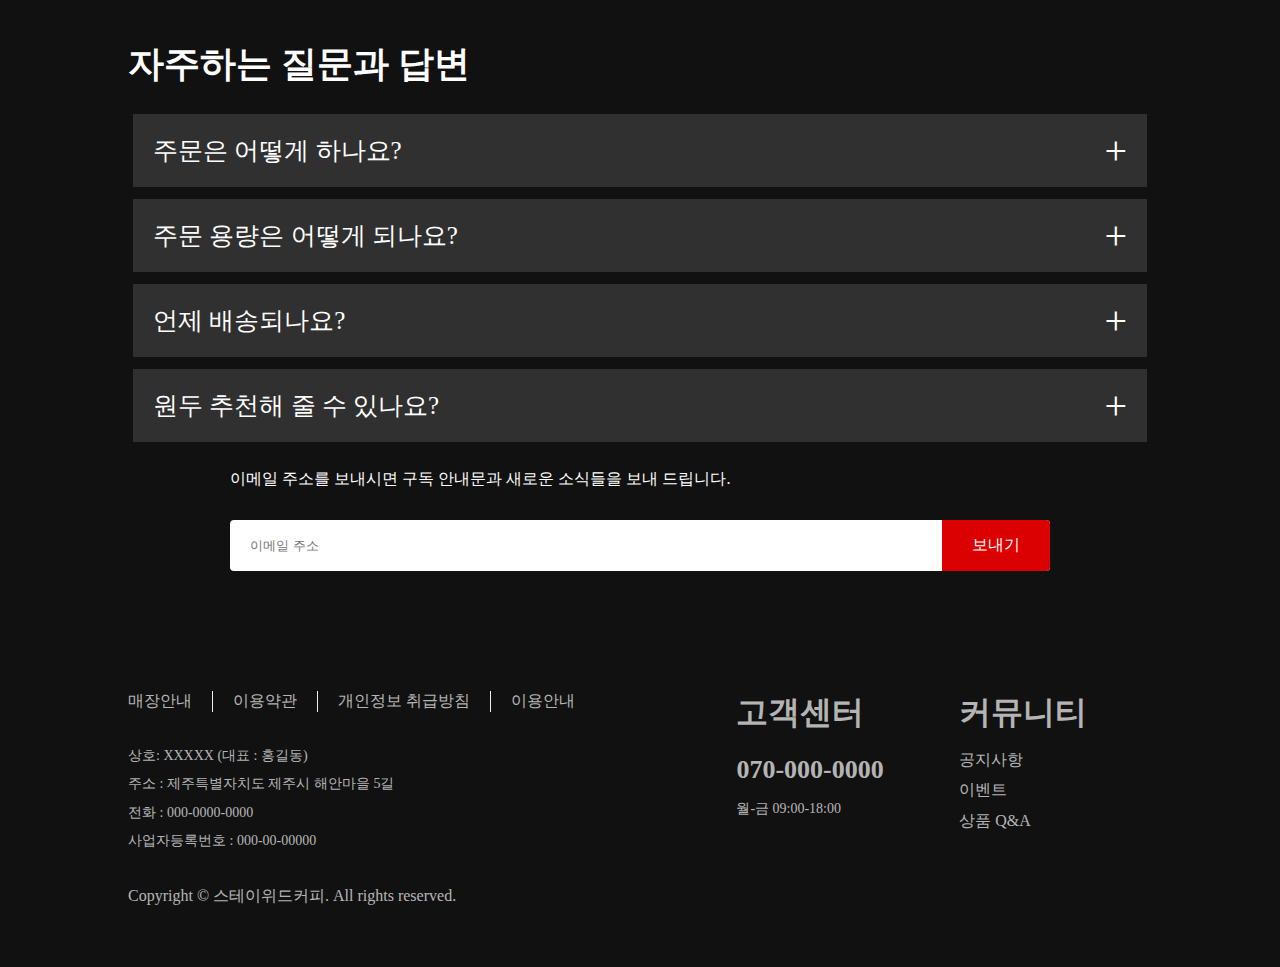
==== Project/index.html @ 7bc0a73c "Add files via upload" ====
<!DOCTYPE html>
<html lang="ko">
<head>
  <meta charset="UTF-8">
  <meta name="viewport" content="width=device-width, initial-scale=1.0">
  <title>원두 정기 구독</title>
  <link rel="stylesheet" href="https://cdnjs.cloudflare.com/ajax/libs/font-awesome/6.5.1/css/all.min.css" integrity="sha512-DTOQO9RWCH3ppGqcWaEA1BIZOC6xxalwEsw9c2QQeAIftl+Vegovlnee1c9QX4TctnWMn13TZye+giMm8e2LwA==" crossorigin="anonymous" referrerpolicy="no-referrer" />
  <link rel="stylesheet" href="style.css">
</head>
<body>

  <!-- FAQ -->
  <section id="faq">
    <h2>자주하는 질문과 답변</h2>
    <ul class="accordion">
      <li>
        <input type="radio" name="accordion" id="first">
        <label for="first">주문은 어떻게 하나요?</label>
        <div class="content">          
          <p>스위커 온라인몰에서 주문하셔도 되고, 000-0000-0000d으로 전화해서 궁금한 것들을 확인한 후 주문하셔도 됩니다.</p>
        </div>
      </li>
      <li>
        <input type="radio" name="accordion" id="second">
        <label for="second">주문 용량은 어떻게 되나요?</label>
        <div class="content">
          <p>고객님의 취향에 맞는 커피를 매주 또는 격주로 배송합니다. 주문 용량은 원두별로 100g씩, 200g씩 필요한 양을 주문하시면 됩니다. </p>
          <p>같은 종류의 커피로 200g을 주문할 수도 있고, 다른 종류의 커피로 100g씩 2개를 주문하셔도 됩니다.</p>
          <p>홈카페를 위한 100g, 200g 포장과 오피스카페를 위한 500g, 1kg 포장이 있습니다. </p>
        </div>
      </li>
      <li>
        <input type="radio" name="accordion" id="third">
        <label for="third">언제 배송되나요?</label>
        <div class="content">
          <p>매주 목요일에 배송 출발합니다. 제주도내는 금요일에 받으실 수 있고 도외는 토요일에 받으실 수 있습니다. </p>
          <p>단, 목요일이 공휴일이거나 택배 물량이 몰리는 시즌일 경우 하루 이틀 조정될 수 있습니다.</p>
        </div>
      </li>
      <li>
        <input type="radio" name="accordion" id="fourth">
        <label for="fourth">원두 추천해 줄 수 있나요?</label>
        <div class="content">
          <p>'로스터가 추천하는 커피'를 선택하시면 고객님과 상담 후 고객님께 맞는 제품으로 매주 혹은 격주로 배송해 드립니다. </p>
          <p>그 외에 특별히 원하는 원두가 있을 경우 000-0000-0000으로 전화주시면 도와드리겠습니다.</p>
        </div>
      </li>
    </ul>
    <div class="newsletter">
      <p>이메일 주소를 보내시면 구독 안내문과 새로운 소식들을 보내 드립니다.</p>
      <form class="add-email">
        <input type="email" placeholder="이메일 주소" required>
        <button type="submit">보내기</button>
      </form>      
    </div>
  </section>  

  <!-- 푸터 -->
  <footer>
    <div class="footer-content">
      <div class="col left">
        <ul class="footer-nav">
          <li><a href="#">매장안내</a></li>
          <li><a href="#">이용약관</a></li>
          <li><a href="#">개인정보 취급방침</a></li>
          <li><a href="#">이용안내</a></li>
        </ul>
        <div class="footer-info">
          <p>상호: XXXXX (대표 : 홍길동)</p>
          <p>주소 : 제주특별자치도 제주시 해안마을 5길 </p>
          <p>전화 : 000-0000-0000</p>
          <p>사업자등록번호 : 000-00-00000</p>
        </div>
      </div>
      <div class="col center">
        <h2>고객센터</h2>
        <h3>070-000-0000</h3>
        <p>월-금 09:00-18:00</p>
        <ul class="socials">
          <li><a href="#"><i class="fa-brands fa-instagram"></i></a></li>
          <li><a href="#"><i class="fa-brands fa-square-facebook"></i></a></li>
          <li><a href="#"><i class="fa-brands fa-youtube"></i></a></li>
        </ul>
      </div>
      <div class="col right">
        <h2>커뮤니티</h2>
        <p><a href="#">공지사항</a></p>
        <p><a href="#">이벤트</a></p>
        <p><a href="#">상품 Q&A</a></p>
      </div>
    </div>
    <div class="copyright">
      <p>Copyright &copy; 스테이위드커피. All rights reserved.</p>
    </div>

  </footer>  
</body>
</html>
---- Project/style.css ----
/* CSS 리셋 */
* {
    margin: 0;
    padding: 0;
    box-sizing: border-box;
  }
  
  /* ---- 전체 적용 ---- */
  body {
    background-color: #111;  /* 배경색 */
    color: #fff;  /* 글자색 */
  }
  section {
    padding: 40px 10%;
  }
  section h2 {
    font-size: 36px;
    margin-bottom: 20px;
  }
  section h3 {
    font-size: 30px;
    font-weight: 600;
    margin-bottom: 20px;
  }
  
  /* ----  헤더 영역 ---- */
  header {
    width: 100%;  /* 너비 100% */
    height: 100vh;  /* 뷰포트 높이 */
    background: linear-gradient(rgba(0, 0, 0, 0.7), rgba(0, 0, 0, 0.7)), url(images/header-bg.jpg) center no-repeat;
    background-size: cover;
    padding: 10px 8%;  /* 상하 10px, 좌우 8% */
    position: relative;  /* 상대 위치 */
  }
  nav {
    display: flex;  /* 플렉스 박스 레이아웃 사용 */
    justify-content: space-between;  /* 가로 정렬 */
    align-items: center;  /* 세로 정렬 */
    padding: 10px 0;  
  }
  nav .logo {
    font-size:32px;  /* 글자 크기 */
    color: #db0001;  /* 글자색 */
    cursor: pointer;  /* 커서 포인터 */
  }
  nav button {
    border: 0;  /* 테두리 없음 */
    outline: 0;  /* 아웃라인 없음 */
    border-radius: 5px;  /* 테두리 반경 */
    background-color: #db0001;  /* 배경색 */
    color: #fff;  /* 글자색 */
    padding: 10px 24px;  /* 안쪽 여백 */
    margin-left: 10px;  /* 왼쪽 마진 */
    font-size: 16px;  /* 글자 크기 */
    cursor: pointer;    /* 커서 포인터 */
  }
  .lang {
    display: inline-flex;  /* 인라인 플렉스 박스 레이아웃 사용 */
    align-items: center;  /* 세로 정렬 */
    border: 1px solid #fff;  /* 테두리 */
    background-color: transparent;   /* 배경색 투명 */
  }
  .lang i:nth-child(1) {  /* .lang의 i 자식 요소 중 첫번째 */
    margin-right: 8px;  /* 오른쪽 마진 */
  }
  .lang i:nth-child(2) { /* .lang의 i 자식 요소 중 두번째 */
    margin-left: 5px;  /* 왼쪽 마진 */
  }
  .header-content {  
    position: absolute;  /* 절대 위치 */ 
    left: 50%;  /* 왼쪽에서 50% */
    top: 50%;  /* 위에서 50% */
    transform: translate(-50%, -50%); /* 수직, 수평 가운데 정렬 */
    text-align: center;
  }
  .header-content h2 {
    font-size: 60px;  /* 글자 크기 */
    line-height: 1.4;  /* 줄 높이 */
    font-weight: 600;  /* 글자 굵기 */
    max-width: 650px;  /* 최대 너비 */
    margin-bottom: 20px;  /* 하단 마진 */
  }
  .header-content h3 {
    font-weight: 400;  /* 글자 굵기 */
    margin-bottom: 40px;  /* 하단 마진 */
  }
  .add-email {
    background-color: #fff;   /* 배경색 */
    border-radius: 4px;  /* 테두리 반경 */
    margin-top: 30px;  /* 상단 마진 */
    display: flex;  /* 플렉스 박스 레이아웃 사용 */
    align-items: center;  /* 세로 정렬 */
    overflow: hidden;  /* 오버플로우 숨김 */
  }
  .add-email input {   /* .add-email의 input 요소 */
    border: 0;  /* 테두리 없음 */
    outline: 0;  /* 아웃라인 없음 */
    flex: 1;  /* 플렉스 박스 아이템의 크기를 설정 */
    margin-left: 20px;  /* 왼쪽 마진 */
  }
  .add-email button {
    border: 0;  /* 테두리 없음 */
    background-color: #db0001;  /* 배경색 */
    color: #fff;  /* 글자색 */
    font-size: 16px;  /* 글자 크기 */
    padding: 15px 30px;  /* 안쪽 여백 */
    cursor: pointer;  /* 커서 포인터 */
  }
  
  /* ---- 반응형 (헤더)  ----- */
  @media only screen and (max-width: 768px) {
    .logo {
      font-size: 20px;
    }
    nav button {
      padding: 5px 10px;
    }
    .lang {
      padding: 4px 8px;
    }
    .header-content {
      position: unset;   
      transform: none;
      padding-top: 150px;
    }
    .header-content h2 {
      font-size: 48px;
      line-height: 50px;
    }
    .header-content h3 {
      font-size: 20px;
    }
    .add-email button {
      font-size: 12px;
      padding: 10px 15px;
    }
  }
  
  /* ------ 배너 영역 ------ */
  .banner-content {
    border-radius: 6px;
    background: linear-gradient(to right, #651c3d 0%, #280a2b 60%);
    padding: 40px;
    margin-bottom: 40px;
  }
  
  #banner p {
    font-size: 20px;
    color: rgba(255, 255, 255, 0.7);
    margin-bottom: 30px;
  }
  #banner button {
    border: 0;
    outline: 0;
    border-radius: 5px;
    background: rgba(128, 128, 128, 0.4);
    padding: 10px 20px;
    color: #fff;
    font-size: 14px;
    font-weight: 500;
    cursor: pointer;
  }
  .select-menu {
    border: 1px solid #fff;  /* 테두리 */
    background-color: transparent;   /* 배경색 투명 */
    color: #fff;
    padding: 10px 24px;  /* 안쪽 여백 */
    margin-top: 20px;  /* 위쪽 마진 */
    font-size: 16px;  /* 글자 크기 */
  }
  .select-menu option {
    background-color: #2b2b2b;  /* 배경색 */
    color: #fff;  /* 글자색 */
  }
  
  /* ------ 멤버십 영역 ------ */
  .membership-content {
    border-radius: 6px; 
    background: linear-gradient(to right, rgb(101, 28, 61, 0.9) 0%, rgba(40, 10, 43, 0.5) 60%), url(images/membership-bg.png) no-repeat right center;
    padding: 60px 40px;
    margin-bottom: 40px;
  }
  .membership-content p {
    font-size: 20px;
    color: rgba(255, 255, 255, 0.7);
    margin-bottom: 30px;
  }
  
  /* ----- 선택 가이드 영역 ----- */
  #choice p {
    font-size: 22px;
    color: rgba(255, 255, 255, 0.7);
    margin-bottom: 30px;
  }
  .choice-content {
    display: flex;
    flex-wrap: wrap;
    align-items: center;
    gap: 30px;
  }
  .card {
    flex: 1;
    border: 0;
    outline: 0;
    border-radius: 10px;
    background: linear-gradient(to bottom, rgba(25,32,68,1) 0%, rgba(32,19,34,1) 62%);
    padding: 40px;
    height: 300px;
    position:relative;
  }
  .bean-img {
    width:80px;
    position: absolute;
    bottom: 20px;
    right: 10px;
  }
  .bean-img img {
    width: 100%;
    height: auto;
  }
  
  /* ---- 반응형 (선택 가이드 영역) ---- */
  @media only screen and (max-width: 768px) {
    .card {
      flex-basis: 100%;
    }
  }
  @media only screen and (min-width: 769px) and (max-width: 1220px) {
    .card {
      flex-basis: calc(50% - 15px);
    }
  }
  
  /* ----- FAQ 영역 ----- */
  
  .faq .accordion {
    width: 100%;
    max-width: 750px;
    margin: 60px auto;
  }
  .accordion li {
    list-style: none;
    width: 100%;
    padding: 5px;
  }
  .accordion li label {
    display: flex;
    align-items: center;
    padding: 20px;
    font-size: 25px;
    font-weight: 500;
    background: #303030;
    margin-bottom :2px;
    cursor: pointer;
    position: relative;
  }
  .accordion li label::after {
    content: '\2b';
    font-size: 40px;
    position: absolute;
    right: 20px;  
    transition: 0.5s;
  }
  .accordion input[type="radio"] {
    display: none;
  }
  .accordion .content {
    background: #3b3b3b;
    font-size: 22px;
    line-height: 1.6;
    text-align: left;
    padding: 0 20px;
    max-height: 0;
    overflow: hidden;
  }
  .accordion input[type="radio"]:checked + label + .content {  /* input[type="radio"]에 체크하면 */
    max-height: 600px;
    padding: 30px 20px;
  }
  .accordion input[type="radio"]:checked + label::after {  /* input[type="radio"]에 체크하면 */
    transform: rotate(-135deg);
  }
  .newsletter {
    padding: 20px 10%;
  }
  
  /* ------ 푸터 영역 ------ */
  footer {
    padding: 60px 10%;
  }
  .footer-content {
    display: flex;
    justify-content: space-between;
    align-items: start;
    gap: 30px;
  }
  .footer-content a {
    color: rgba(255, 255, 255, 0.7);
    font-size: 16px;
    text-decoration: none;
  }
  .left {
    flex-basis: 60%;
  }
  .center,
  .right {
    flex-basis: 20%;  
    vertical-align: top;
  }
  .col h2 {
    color: rgba(255, 255, 255, 0.7);
    font-size: 32px;
    margin-bottom: 20px;
  }
  .col h3 {
    color: rgba(255, 255, 255, 0.7);
    font-size: 26px;
    margin-bottom: 20px;
  }
  .footer-nav {
    display: flex;
    justify-content: start;
    align-items: center;
    gap: 20px;
    list-style: none;
    margin-bottom: 40px;
  }
  .footer-nav li:not(:last-child) {
    padding-right: 20px;
    border-right: 1px solid #eee;
  }
  .footer-info {
    margin-top: 20px;
    color: rgba(255, 255, 255, 0.7);
  }
  .socials {
    display: flex;
    justify-content: start;
    align-items: center;
    gap: 10px;
    list-style: none;
  }
  .socials a {
    color: rgba(255, 255, 255, 0.7);
    font-size: 16px;
  }
  .copyright {
    margin-top: 20px;
    color: rgba(255, 255, 255, 0.7);
    font-size: 16px;
  } 
  .footer-content p {
    font-size: 14px;
    line-height: 0.6;
    color: rgba(255, 255, 255, 0.7);
    margin-bottom: 20px;
  }
  
  /* ---- 반응형 (푸터) ---- */
  @media only screen and (max-width: 768px) {
    .footer-content {
      display: flex;
      flex-direction: column;
    }
    .col {
      flex-basis: 100%;
    }
    .col h2 {
      color: rgba(255, 255, 255, 0.7);
      font-size: 28px;
      margin-bottom: 20px;
    }
    .col h3 {
      color: rgba(255, 255, 255, 0.7);
      font-size: 18px;
      margin-bottom: 20px;
    }
  }
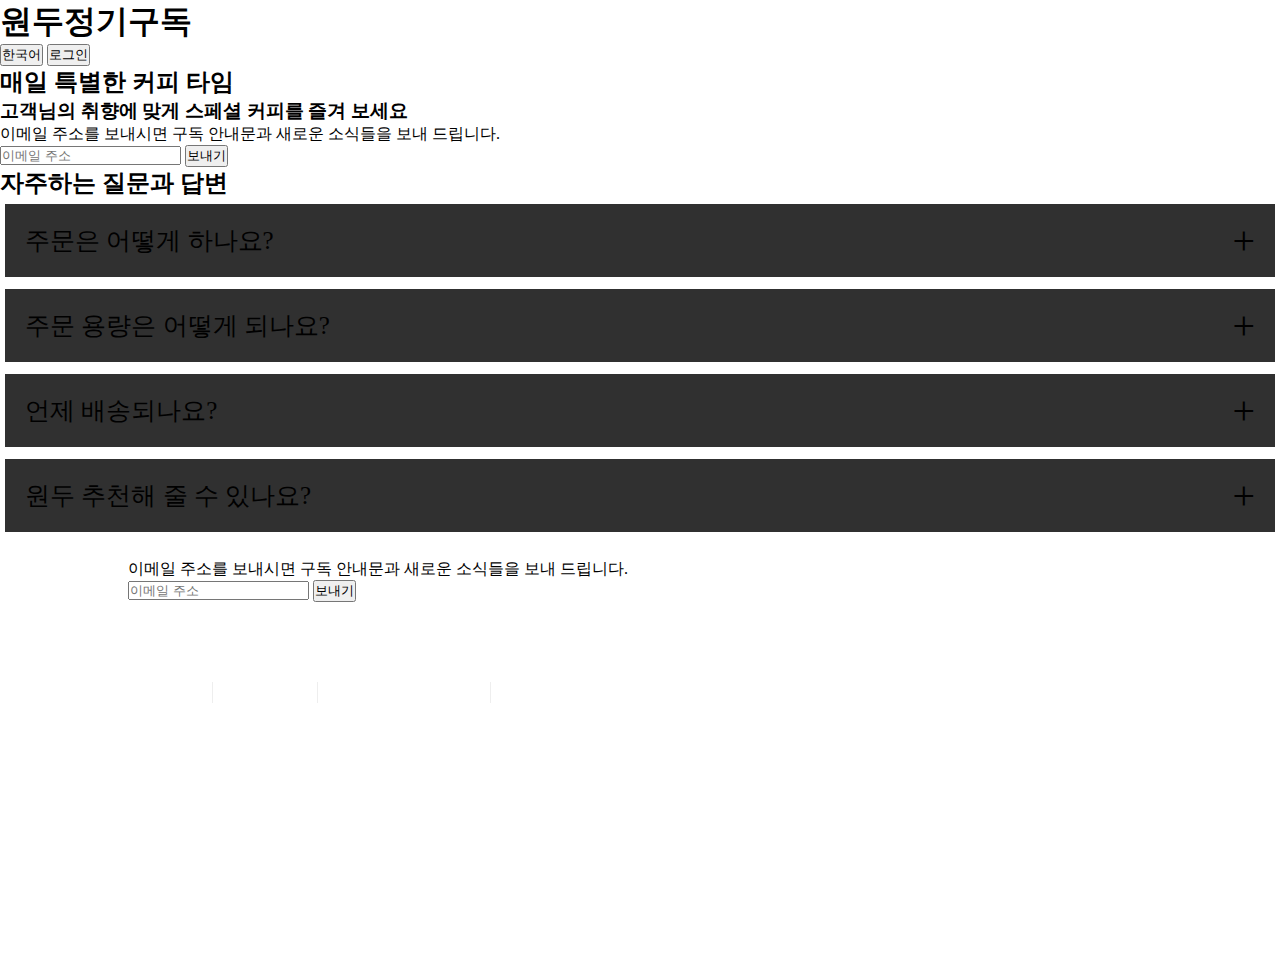
==== commit 456eaf33: "main" ====
--- a/Project/index.html
+++ b/Project/index.html
@@ -8,6 +8,25 @@
   <link rel="stylesheet" href="style.css">
 </head>
 <body>
+  <!-- 헤더 -->
+  <header>
+    <nav>
+        <h1 class="logo">원두정기구독</h1>
+        <div>
+            <button class="lang"><i class="fa-solid fa-globe"></i>한국어<i class="fa-solidfa-caret-down"></i></button>
+            <button>로그인</button>
+        </div>
+    </nav>
+    <div class="header-content">
+        <h2>매일 특별한 커피 타임</h2>
+        <h3>고객님의 취향에 맞게 스페셜 커피를 즐겨 보세요</h3>
+        <p>이메일 주소를 보내시면 구독 안내문과 새로운 소식들을 보내 드립니다.</p>
+        <form class="add-email"> 
+            <input type="email" placeholder="이메일 주소" required>
+            <button type="submit">보내기</button>
+        </form>
+    </div>
+ </header>
 
   <!-- FAQ -->
   <section id="faq">
--- a/Project/style.css
+++ b/Project/style.css
@@ -5,231 +5,6 @@
     box-sizing: border-box;
   }
   
-  /* ---- 전체 적용 ---- */
-  body {
-    background-color: #111;  /* 배경색 */
-    color: #fff;  /* 글자색 */
-  }
-  section {
-    padding: 40px 10%;
-  }
-  section h2 {
-    font-size: 36px;
-    margin-bottom: 20px;
-  }
-  section h3 {
-    font-size: 30px;
-    font-weight: 600;
-    margin-bottom: 20px;
-  }
-  
-  /* ----  헤더 영역 ---- */
-  header {
-    width: 100%;  /* 너비 100% */
-    height: 100vh;  /* 뷰포트 높이 */
-    background: linear-gradient(rgba(0, 0, 0, 0.7), rgba(0, 0, 0, 0.7)), url(images/header-bg.jpg) center no-repeat;
-    background-size: cover;
-    padding: 10px 8%;  /* 상하 10px, 좌우 8% */
-    position: relative;  /* 상대 위치 */
-  }
-  nav {
-    display: flex;  /* 플렉스 박스 레이아웃 사용 */
-    justify-content: space-between;  /* 가로 정렬 */
-    align-items: center;  /* 세로 정렬 */
-    padding: 10px 0;  
-  }
-  nav .logo {
-    font-size:32px;  /* 글자 크기 */
-    color: #db0001;  /* 글자색 */
-    cursor: pointer;  /* 커서 포인터 */
-  }
-  nav button {
-    border: 0;  /* 테두리 없음 */
-    outline: 0;  /* 아웃라인 없음 */
-    border-radius: 5px;  /* 테두리 반경 */
-    background-color: #db0001;  /* 배경색 */
-    color: #fff;  /* 글자색 */
-    padding: 10px 24px;  /* 안쪽 여백 */
-    margin-left: 10px;  /* 왼쪽 마진 */
-    font-size: 16px;  /* 글자 크기 */
-    cursor: pointer;    /* 커서 포인터 */
-  }
-  .lang {
-    display: inline-flex;  /* 인라인 플렉스 박스 레이아웃 사용 */
-    align-items: center;  /* 세로 정렬 */
-    border: 1px solid #fff;  /* 테두리 */
-    background-color: transparent;   /* 배경색 투명 */
-  }
-  .lang i:nth-child(1) {  /* .lang의 i 자식 요소 중 첫번째 */
-    margin-right: 8px;  /* 오른쪽 마진 */
-  }
-  .lang i:nth-child(2) { /* .lang의 i 자식 요소 중 두번째 */
-    margin-left: 5px;  /* 왼쪽 마진 */
-  }
-  .header-content {  
-    position: absolute;  /* 절대 위치 */ 
-    left: 50%;  /* 왼쪽에서 50% */
-    top: 50%;  /* 위에서 50% */
-    transform: translate(-50%, -50%); /* 수직, 수평 가운데 정렬 */
-    text-align: center;
-  }
-  .header-content h2 {
-    font-size: 60px;  /* 글자 크기 */
-    line-height: 1.4;  /* 줄 높이 */
-    font-weight: 600;  /* 글자 굵기 */
-    max-width: 650px;  /* 최대 너비 */
-    margin-bottom: 20px;  /* 하단 마진 */
-  }
-  .header-content h3 {
-    font-weight: 400;  /* 글자 굵기 */
-    margin-bottom: 40px;  /* 하단 마진 */
-  }
-  .add-email {
-    background-color: #fff;   /* 배경색 */
-    border-radius: 4px;  /* 테두리 반경 */
-    margin-top: 30px;  /* 상단 마진 */
-    display: flex;  /* 플렉스 박스 레이아웃 사용 */
-    align-items: center;  /* 세로 정렬 */
-    overflow: hidden;  /* 오버플로우 숨김 */
-  }
-  .add-email input {   /* .add-email의 input 요소 */
-    border: 0;  /* 테두리 없음 */
-    outline: 0;  /* 아웃라인 없음 */
-    flex: 1;  /* 플렉스 박스 아이템의 크기를 설정 */
-    margin-left: 20px;  /* 왼쪽 마진 */
-  }
-  .add-email button {
-    border: 0;  /* 테두리 없음 */
-    background-color: #db0001;  /* 배경색 */
-    color: #fff;  /* 글자색 */
-    font-size: 16px;  /* 글자 크기 */
-    padding: 15px 30px;  /* 안쪽 여백 */
-    cursor: pointer;  /* 커서 포인터 */
-  }
-  
-  /* ---- 반응형 (헤더)  ----- */
-  @media only screen and (max-width: 768px) {
-    .logo {
-      font-size: 20px;
-    }
-    nav button {
-      padding: 5px 10px;
-    }
-    .lang {
-      padding: 4px 8px;
-    }
-    .header-content {
-      position: unset;   
-      transform: none;
-      padding-top: 150px;
-    }
-    .header-content h2 {
-      font-size: 48px;
-      line-height: 50px;
-    }
-    .header-content h3 {
-      font-size: 20px;
-    }
-    .add-email button {
-      font-size: 12px;
-      padding: 10px 15px;
-    }
-  }
-  
-  /* ------ 배너 영역 ------ */
-  .banner-content {
-    border-radius: 6px;
-    background: linear-gradient(to right, #651c3d 0%, #280a2b 60%);
-    padding: 40px;
-    margin-bottom: 40px;
-  }
-  
-  #banner p {
-    font-size: 20px;
-    color: rgba(255, 255, 255, 0.7);
-    margin-bottom: 30px;
-  }
-  #banner button {
-    border: 0;
-    outline: 0;
-    border-radius: 5px;
-    background: rgba(128, 128, 128, 0.4);
-    padding: 10px 20px;
-    color: #fff;
-    font-size: 14px;
-    font-weight: 500;
-    cursor: pointer;
-  }
-  .select-menu {
-    border: 1px solid #fff;  /* 테두리 */
-    background-color: transparent;   /* 배경색 투명 */
-    color: #fff;
-    padding: 10px 24px;  /* 안쪽 여백 */
-    margin-top: 20px;  /* 위쪽 마진 */
-    font-size: 16px;  /* 글자 크기 */
-  }
-  .select-menu option {
-    background-color: #2b2b2b;  /* 배경색 */
-    color: #fff;  /* 글자색 */
-  }
-  
-  /* ------ 멤버십 영역 ------ */
-  .membership-content {
-    border-radius: 6px; 
-    background: linear-gradient(to right, rgb(101, 28, 61, 0.9) 0%, rgba(40, 10, 43, 0.5) 60%), url(images/membership-bg.png) no-repeat right center;
-    padding: 60px 40px;
-    margin-bottom: 40px;
-  }
-  .membership-content p {
-    font-size: 20px;
-    color: rgba(255, 255, 255, 0.7);
-    margin-bottom: 30px;
-  }
-  
-  /* ----- 선택 가이드 영역 ----- */
-  #choice p {
-    font-size: 22px;
-    color: rgba(255, 255, 255, 0.7);
-    margin-bottom: 30px;
-  }
-  .choice-content {
-    display: flex;
-    flex-wrap: wrap;
-    align-items: center;
-    gap: 30px;
-  }
-  .card {
-    flex: 1;
-    border: 0;
-    outline: 0;
-    border-radius: 10px;
-    background: linear-gradient(to bottom, rgba(25,32,68,1) 0%, rgba(32,19,34,1) 62%);
-    padding: 40px;
-    height: 300px;
-    position:relative;
-  }
-  .bean-img {
-    width:80px;
-    position: absolute;
-    bottom: 20px;
-    right: 10px;
-  }
-  .bean-img img {
-    width: 100%;
-    height: auto;
-  }
-  
-  /* ---- 반응형 (선택 가이드 영역) ---- */
-  @media only screen and (max-width: 768px) {
-    .card {
-      flex-basis: 100%;
-    }
-  }
-  @media only screen and (min-width: 769px) and (max-width: 1220px) {
-    .card {
-      flex-basis: calc(50% - 15px);
-    }
-  }
   
   /* ----- FAQ 영역 ----- */
   
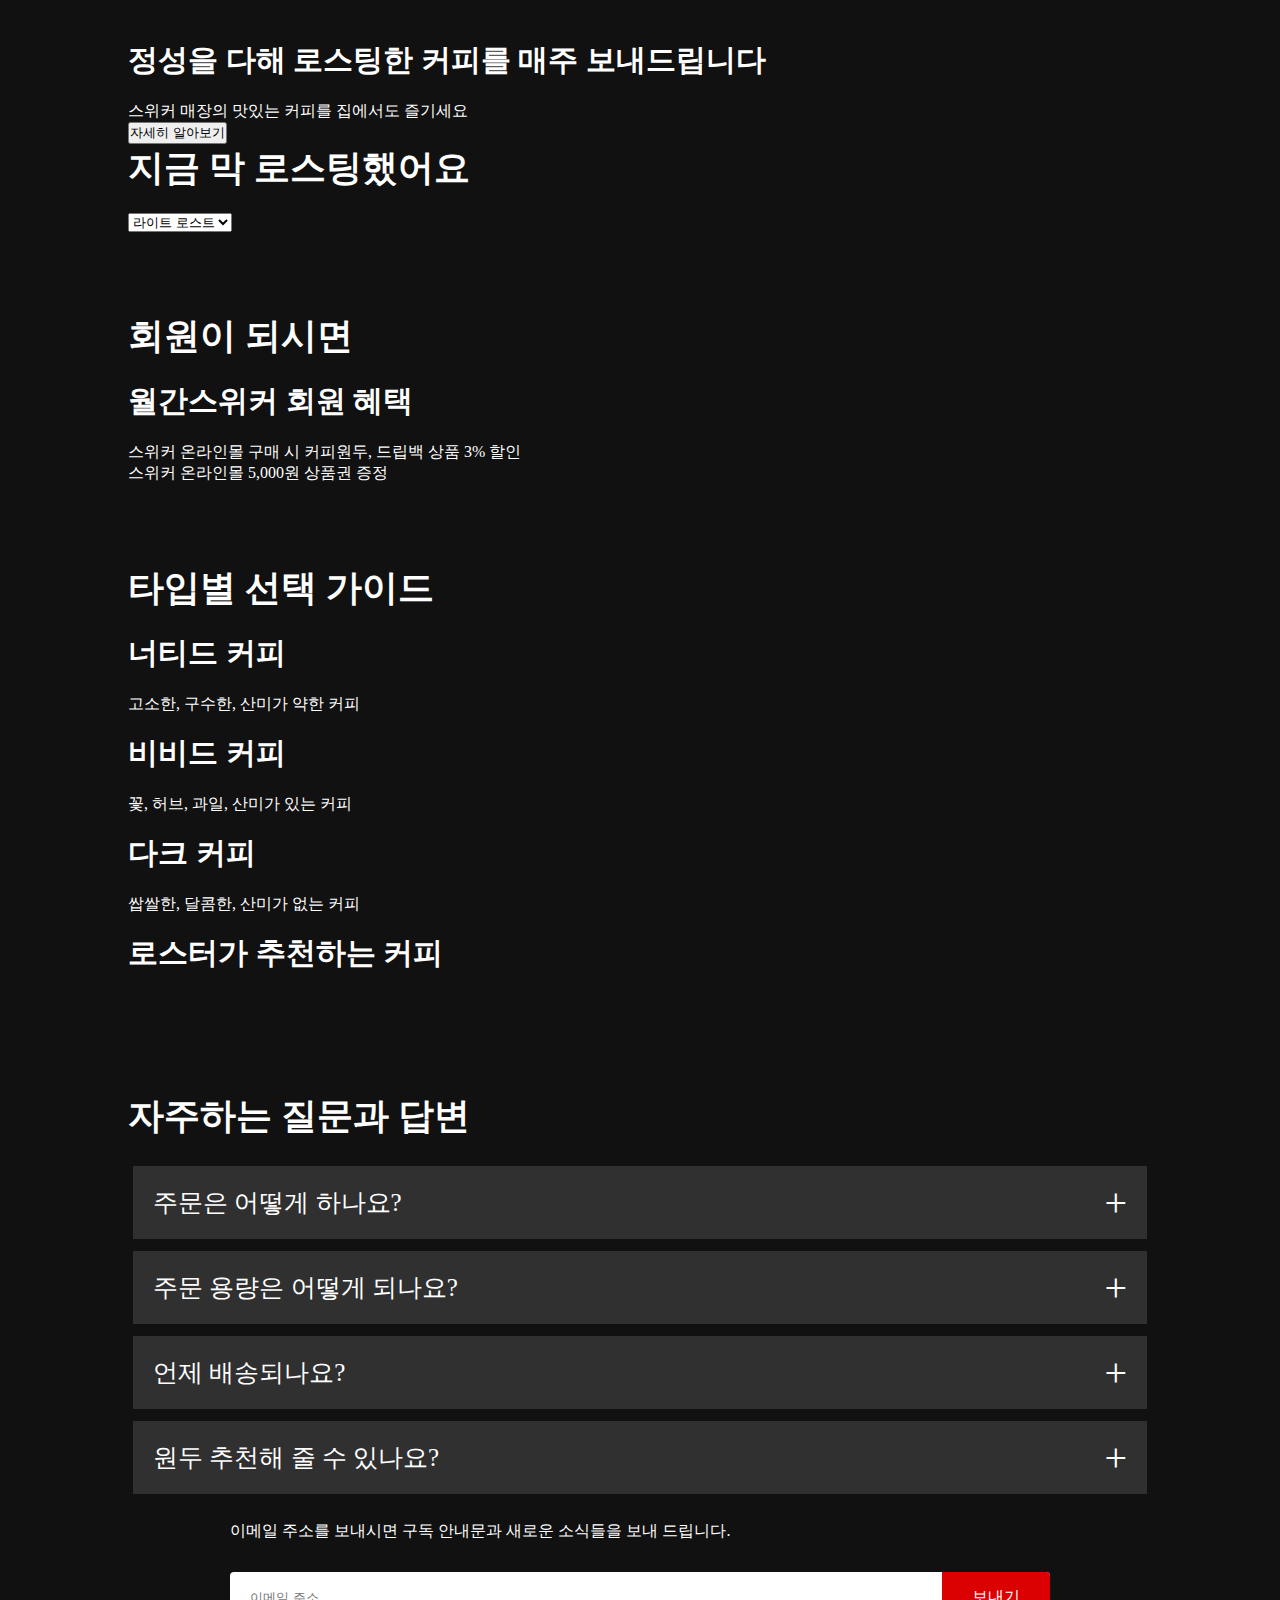
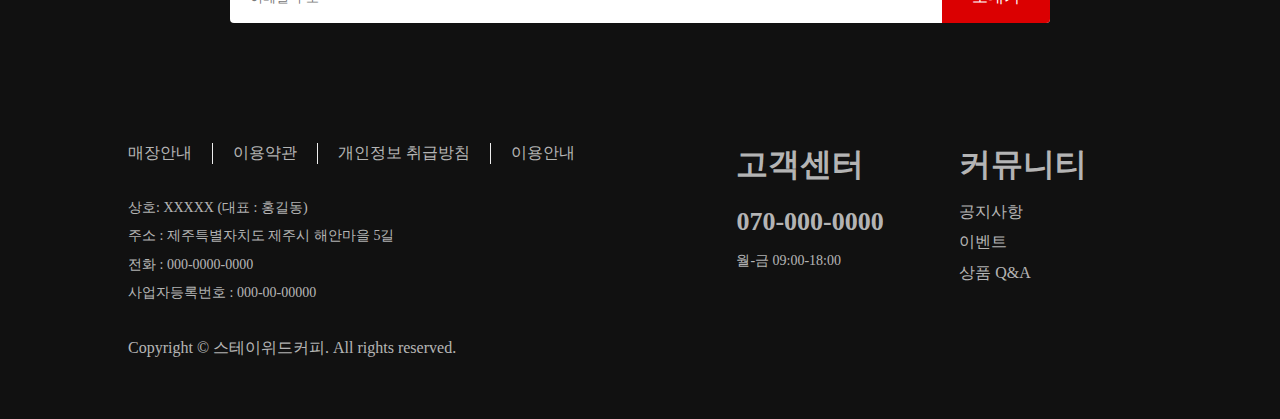
==== commit 68dde3c3: "조연식 변경경" ====
--- a/Project/index.html
+++ b/Project/index.html
@@ -8,26 +8,77 @@
   <link rel="stylesheet" href="style.css">
 </head>
 <body>
-  <!-- 헤더 -->
-  <header>
-    <nav>
-        <h1 class="logo">원두정기구독</h1>
-        <div>
-            <button class="lang"><i class="fa-solid fa-globe"></i>한국어<i class="fa-solidfa-caret-down"></i></button>
-            <button>로그인</button>
+  <!DOCTYPE html>
+  <html lang="ko">
+      <head>
+          <link rel="stylesheet" href="netflex.css">
+          <link rel="stylesheet" href="https://cdnjs.cloudflare.com/ajax/libs/font-awesome/6.5.1/css/all.min.css" integrity="sha512-DTOQO9RWCH3ppGqcWaEA1BIZOC6xxalwEsw9c2QQeAIftl+Vegovlnee1c9QX4TctnWMn13TZye+giMm8e2LwA==" crossorigin="anonymous" referrerpolicy="no-referrer" />
+      </head>
+      <body>
+
+      
+  <!-- 배너 -->
+  <section id="banner">
+      <div class="banner-content">
+        <h3>정성을 다해 로스팅한 커피를 매주 보내드립니다</h3>
+        <p>스위커 매장의 맛있는 커피를 집에서도 즐기세요</p>
+        <button>자세히 알아보기</button>
+      </div>
+      <h2>지금 막 로스팅했어요</h2>
+      <select class="select-menu">
+        <option value="light">라이트 로스트</option>
+        <option value="medium">미디엄 로스트</option>
+        <option value="dark">다크 로스트</option>
+      </select>
+    </section>
+  
+    <!-- 멤버십 -->
+    <section id="membership">
+      <h2>회원이 되시면</h2>
+      <div class="membership-content">
+        <h3>월간스위커 회원 혜택</h3>
+        <p>스위커 온라인몰 구매 시 커피원두, 드립백 상품 3% 할인</p>
+        <p>스위커 온라인몰 5,000원 상품권 증정</p>
+      </div>
+    </section>  
+  
+    <!-- 선택 가이드 -->
+    <section id="choice">
+      <h2>타입별 선택 가이드</h2>
+      <div class="choice-content">
+        <div class="card">
+         <h3>너티드 커피</h3> 
+         <p>고소한, 구수한, 산미가 약한 커피</p>   
+         <div class="bean-img">
+          <img src="images/beans.png" alt="">
+         </div>    
         </div>
-    </nav>
-    <div class="header-content">
-        <h2>매일 특별한 커피 타임</h2>
-        <h3>고객님의 취향에 맞게 스페셜 커피를 즐겨 보세요</h3>
-        <p>이메일 주소를 보내시면 구독 안내문과 새로운 소식들을 보내 드립니다.</p>
-        <form class="add-email"> 
-            <input type="email" placeholder="이메일 주소" required>
-            <button type="submit">보내기</button>
-        </form>
-    </div>
- </header>
-
+        <div class="card">
+          <h3>비비드 커피</h3> 
+          <p>꽃, 허브, 과일, 산미가 있는 커피</p>
+          <div class="bean-img">
+            <img src="images/beans.png" alt="">
+           </div>  
+        </div>
+        <div class="card">
+          <h3>다크 커피</h3> 
+          <p>쌉쌀한, 달콤한, 산미가 없는 커피</p>
+          <div class="bean-img">
+            <img src="images/beans.png" alt="">
+           </div>  
+        </div>
+        <div class="card">
+          <h3>로스터가 추천하는 커피</h3>     
+          <div class="bean-img">
+            <img src="images/beans.png" alt="">
+           </div>  
+        </div>
+      </div>
+    </section>  
+  
+  
+      </body>
+  </html>
   <!-- FAQ -->
   <section id="faq">
     <h2>자주하는 질문과 답변</h2>
--- a/Project/style.css
+++ b/Project/style.css
@@ -1,10 +1,147 @@
-/* CSS 리셋 */
 * {
-    margin: 0;
-    padding: 0;
-    box-sizing: border-box;
-  }
-  
+  margin: 0;
+  padding: 0;
+  box-sizing: border-box;
+}
+
+/* ---- 전체 적용 ---- */
+body {
+  background-color: #111;
+  color: #fff;
+}
+section{
+  padding: 40px 10%;
+}
+section h2{
+  font-size: 36px;
+  margin-bottom: 20px;
+}
+section h3{
+  font-size: 30px;
+  font-weight: 600;
+  margin-bottom: 20px;
+}
+
+/*--- 헤더 영역 ---*/
+header {
+  width: 100%;
+  height: 100vh;
+  background: linear-gradient(rgba(0, 0, 0, 0.7), rgba(0, 0, 0, 0.7)), 
+  url(header-bg.jpg) center no-repeat;
+  background-size: cover;
+  padding: 10px 8%;
+  position: relative;
+
+}
+nav {
+  display: flex;
+  justify-content: space-between;
+  align-items: center;
+  padding: 10px 0;
+}
+nav .logo {
+font-size:32px;  /* 글자 크기 */
+color: #db0001;  /* 글자색 */
+cursor: pointer;  /* 커서 포인터 */
+}
+nav button {
+border: 0;  /* 테두리 없음 */
+outline: 0;  /* 아웃라인 없음 */
+border-radius: 5px;  /* 테두리 반경 */
+background-color: #db0001;  /* 배경색 */
+color: #fff;  /* 글자색 */
+padding: 10px 24px;  /* 안쪽 여백 */
+margin-left: 10px;  /* 왼쪽 마진 */
+font-size: 16px;  /* 글자 크기 */
+cursor: pointer;    /* 커서 포인터 */
+}
+.lang{
+  display: inline-flex;  /* 인라인 플렉스 박스 레이아웃 사용 */
+  align-items: center;  /* 세로 정렬 */
+  border: 1px solid #fff;  /* 테두리 */
+  background-color: transparent;   /* 배경색 투명 */
+
+}
+.lang i:nth-child(1){
+  margin-right: 8px;
+}
+
+.lang i:nth-child(2){
+  margin-left: 5px;
+}
+
+.header-content {  
+  position: absolute;  /* 절대 위치 */ 
+  left: 50%;  /* 왼쪽에서 50% */
+  top: 50%;  /* 위에서 50% */
+  transform: translate(-50%, -50%); /* 수직, 수평 가운데 정렬 */
+  text-align: center;
+}
+.header-content h2 {
+  font-size: 60px;  /* 글자 크기 */
+  line-height: 1.4;  /* 줄 높이 */
+  font-weight: 600;  /* 글자 굵기 */
+  max-width: 650px;  /* 최대 너비 */
+  margin-bottom: 20px;  /* 하단 마진 */
+}
+.header-content h3 {
+  font-weight: 400;  /* 글자 굵기 */
+  margin-bottom: 40px;  /* 하단 마진 */
+}
+
+.add-email{
+  background-color: #fff;
+  border-radius: 4px;
+  margin-top: 30px;
+  display: flex;
+  align-items: center;
+  overflow: hidden;
+}
+.add-email input{
+  border:0;
+  outline:0;
+  flex:1;
+  margin-left:20px;
+}
+.add-email button{
+  border:0;
+  background-color: #db0001;
+  color: #fff;
+  font-size: 16px;
+  padding: 15px 30px;
+  cursor:pointer
+
+}
+
+/*--- 반응형 (헤더)--- */
+@media only screen and (max-width: 768px){
+  .logo{
+      font-size: 20px;
+  }
+  nav button{
+      padding: 5px 10px;
+  }
+  .lang{
+      padding: 4px 8px;
+  }
+  .header-content{
+      width: 90%;
+  }
+  
+  .header-content h2{
+      font-size: 48px;
+      line-height: 50px;
+  }
+  .header-content h3{
+      font-size: 20px;
+
+  }
+  .add-email button{
+      font-size: 12px;
+      padding: 10px 15px;
+  }
+}
+
   
   /* ----- FAQ 영역 ----- */
   
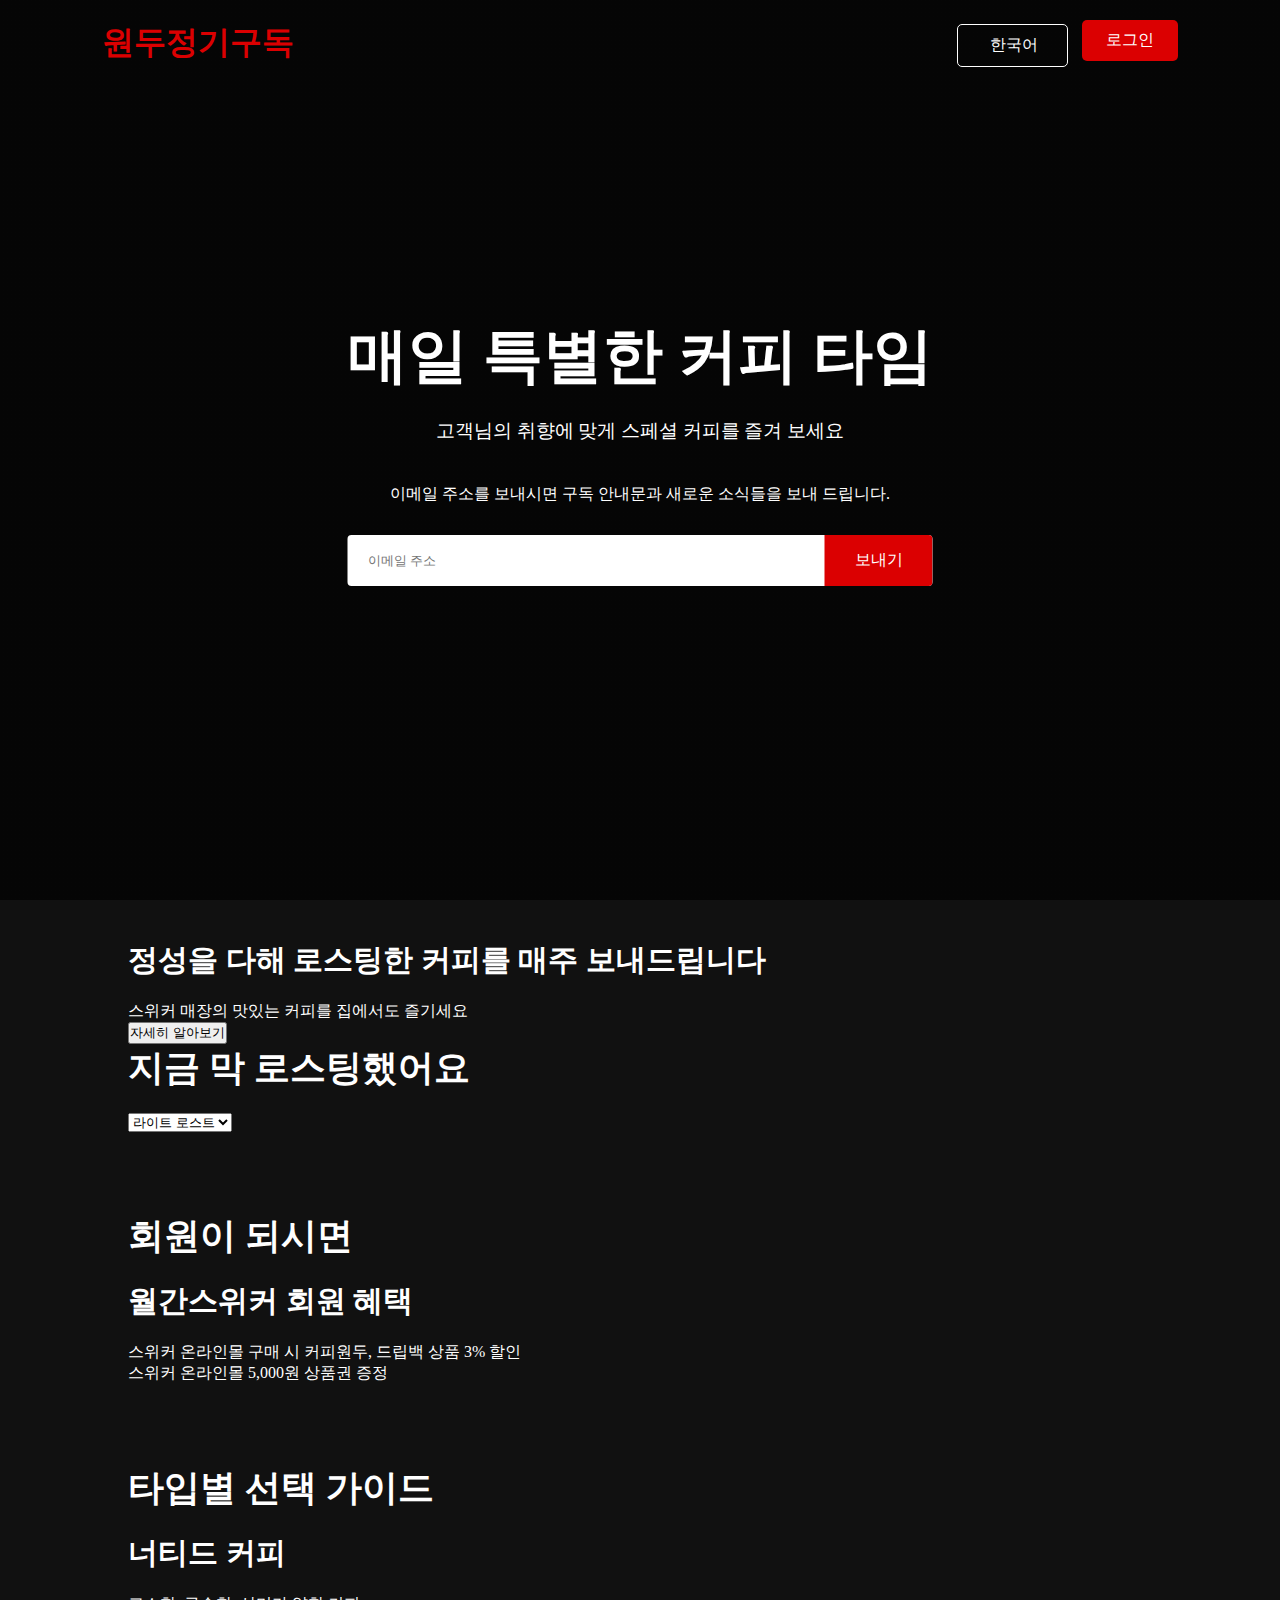
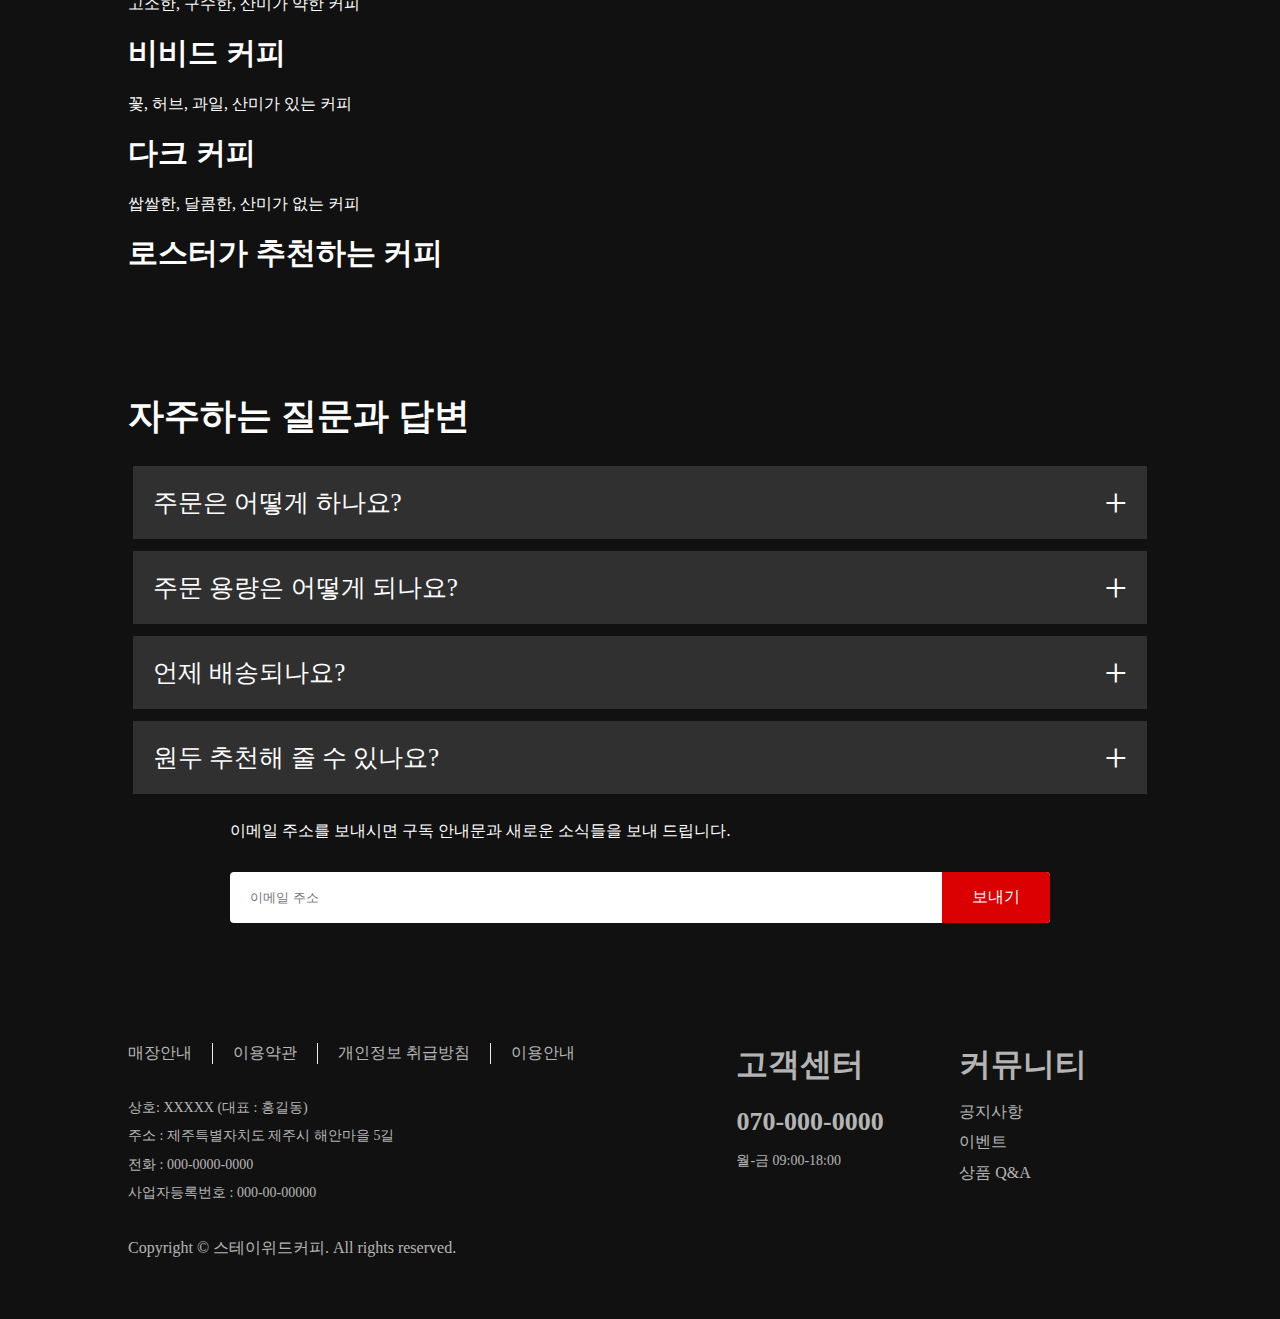
==== commit c609412e: "김혜진 헤더 추가" ====
--- a/Project/index.html
+++ b/Project/index.html
@@ -14,9 +14,28 @@
           <link rel="stylesheet" href="netflex.css">
           <link rel="stylesheet" href="https://cdnjs.cloudflare.com/ajax/libs/font-awesome/6.5.1/css/all.min.css" integrity="sha512-DTOQO9RWCH3ppGqcWaEA1BIZOC6xxalwEsw9c2QQeAIftl+Vegovlnee1c9QX4TctnWMn13TZye+giMm8e2LwA==" crossorigin="anonymous" referrerpolicy="no-referrer" />
       </head>
-      <body>
+    <body>
+      <!-- 헤더 -->
+      <header>
+        <nav>
+            <h1 class="logo">원두정기구독</h1>
+            <div>
+                <button class="lang"><i class="fa-solid fa-globe"></i>한국어<i class="fa-solidfa-caret-down"></i></button>
+                <button>로그인</button>
+            </div>
+        </nav>
+        <div class="header-content">
+            <h2>매일 특별한 커피 타임</h2>
+            <h3>고객님의 취향에 맞게 스페셜 커피를 즐겨 보세요</h3>
+            <p>이메일 주소를 보내시면 구독 안내문과 새로운 소식들을 보내 드립니다.</p>
+            <form class="add-email"> 
+                <input type="email" placeholder="이메일 주소" required>
+                <button type="submit">보내기</button>
+            </form>
+        </div>
+      </header>
+       
 
-      
   <!-- 배너 -->
   <section id="banner">
       <div class="banner-content">
